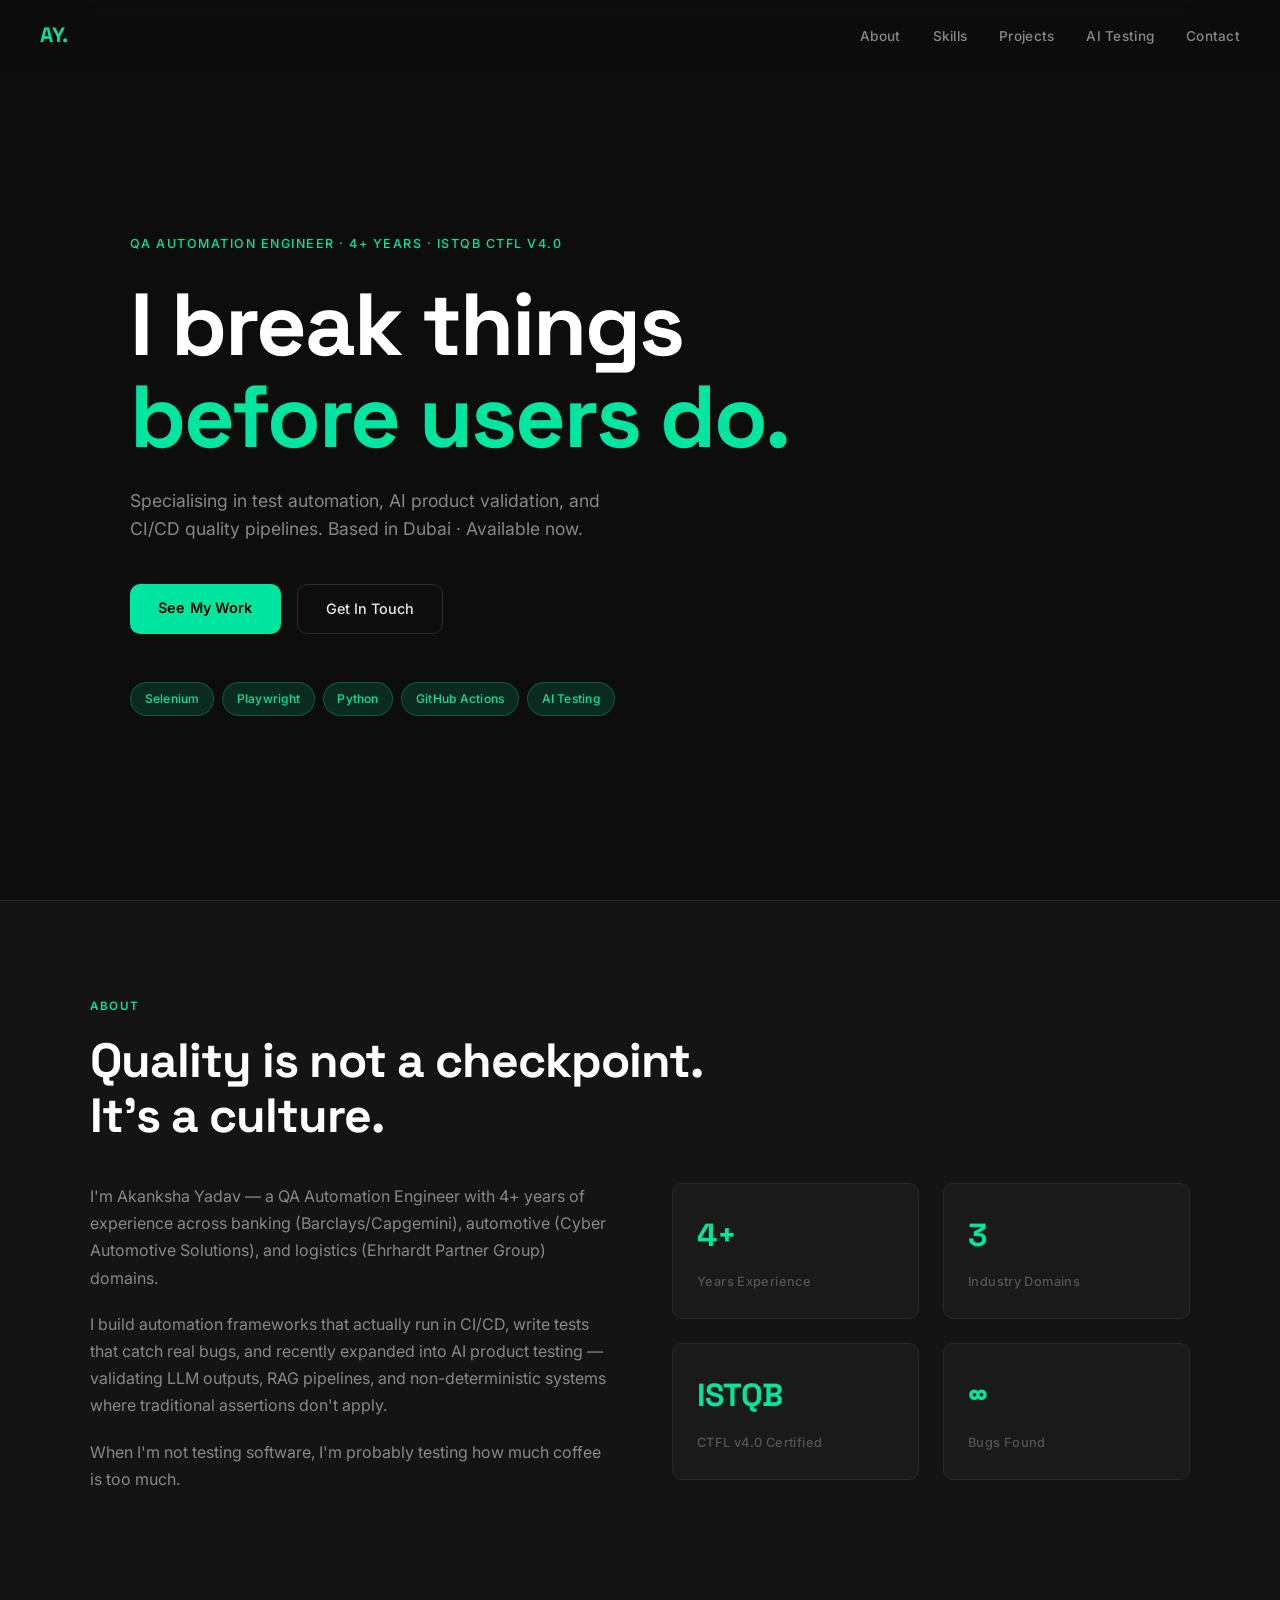
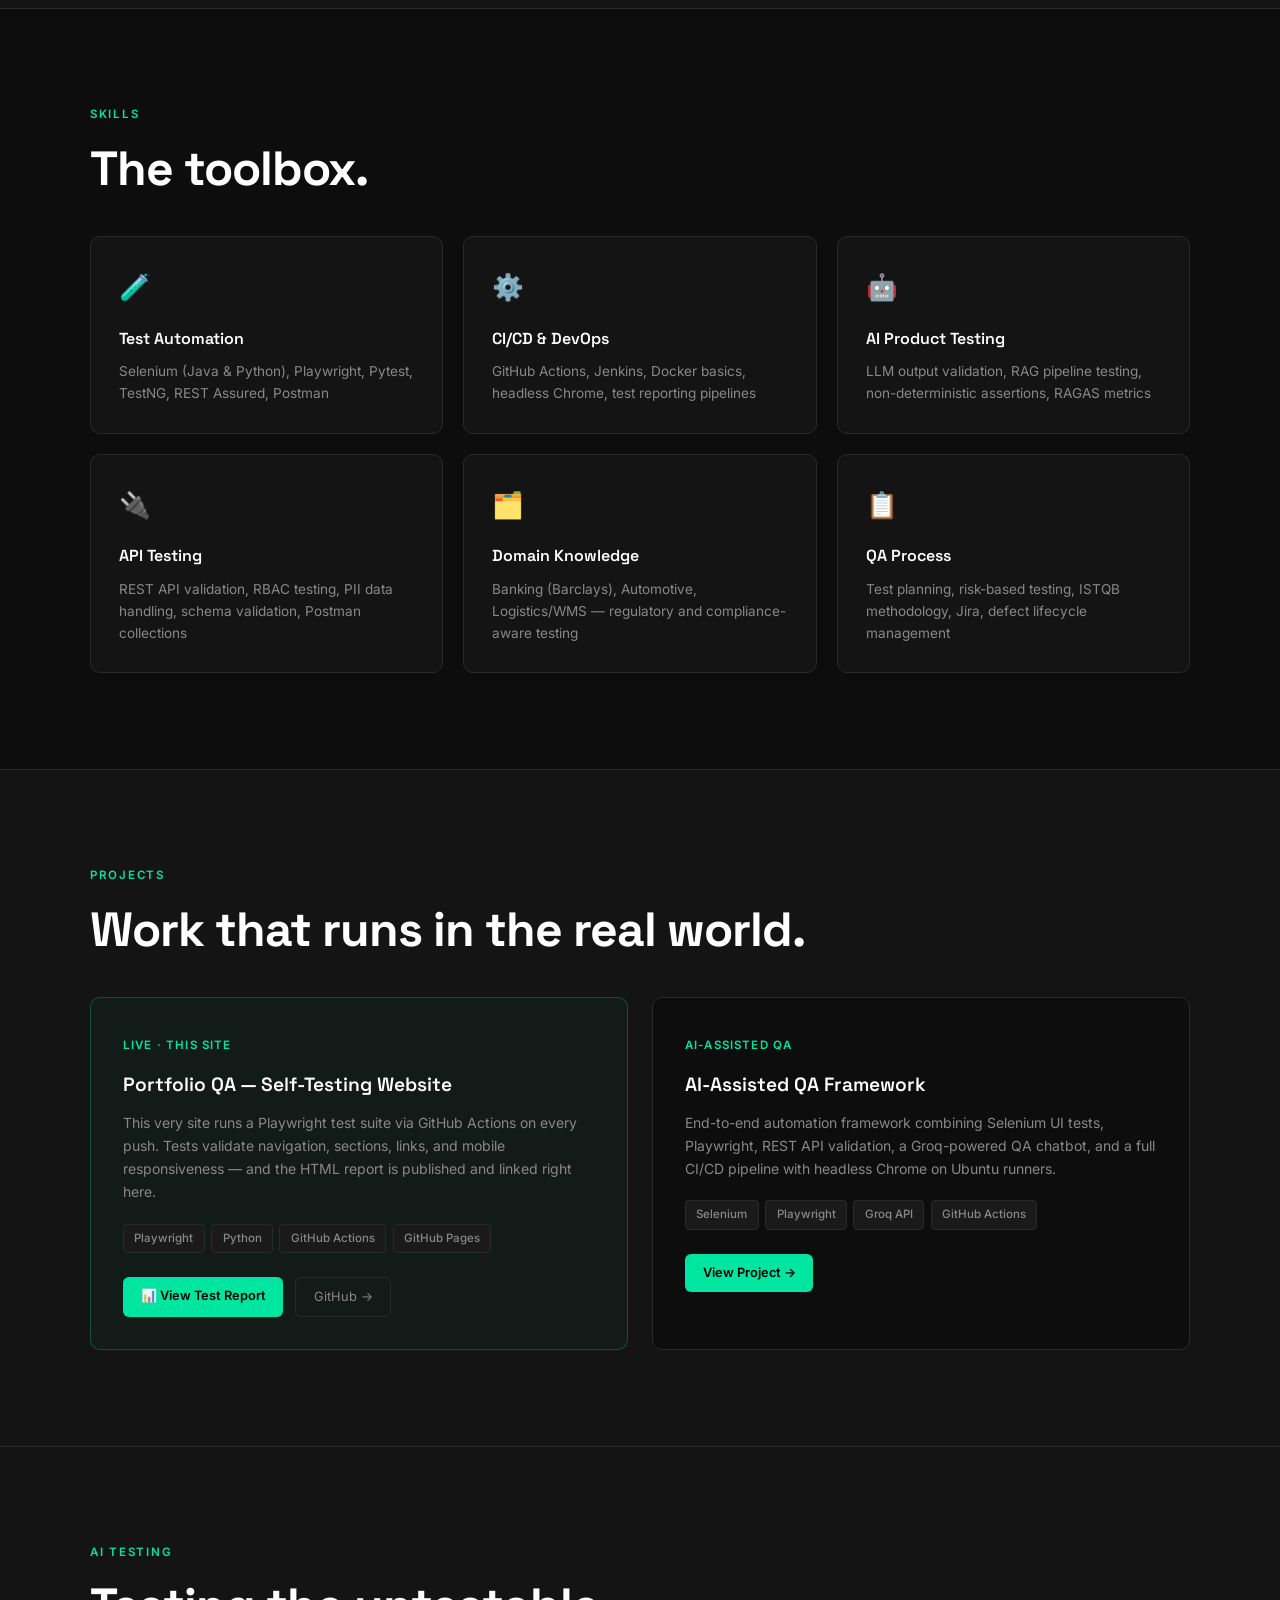
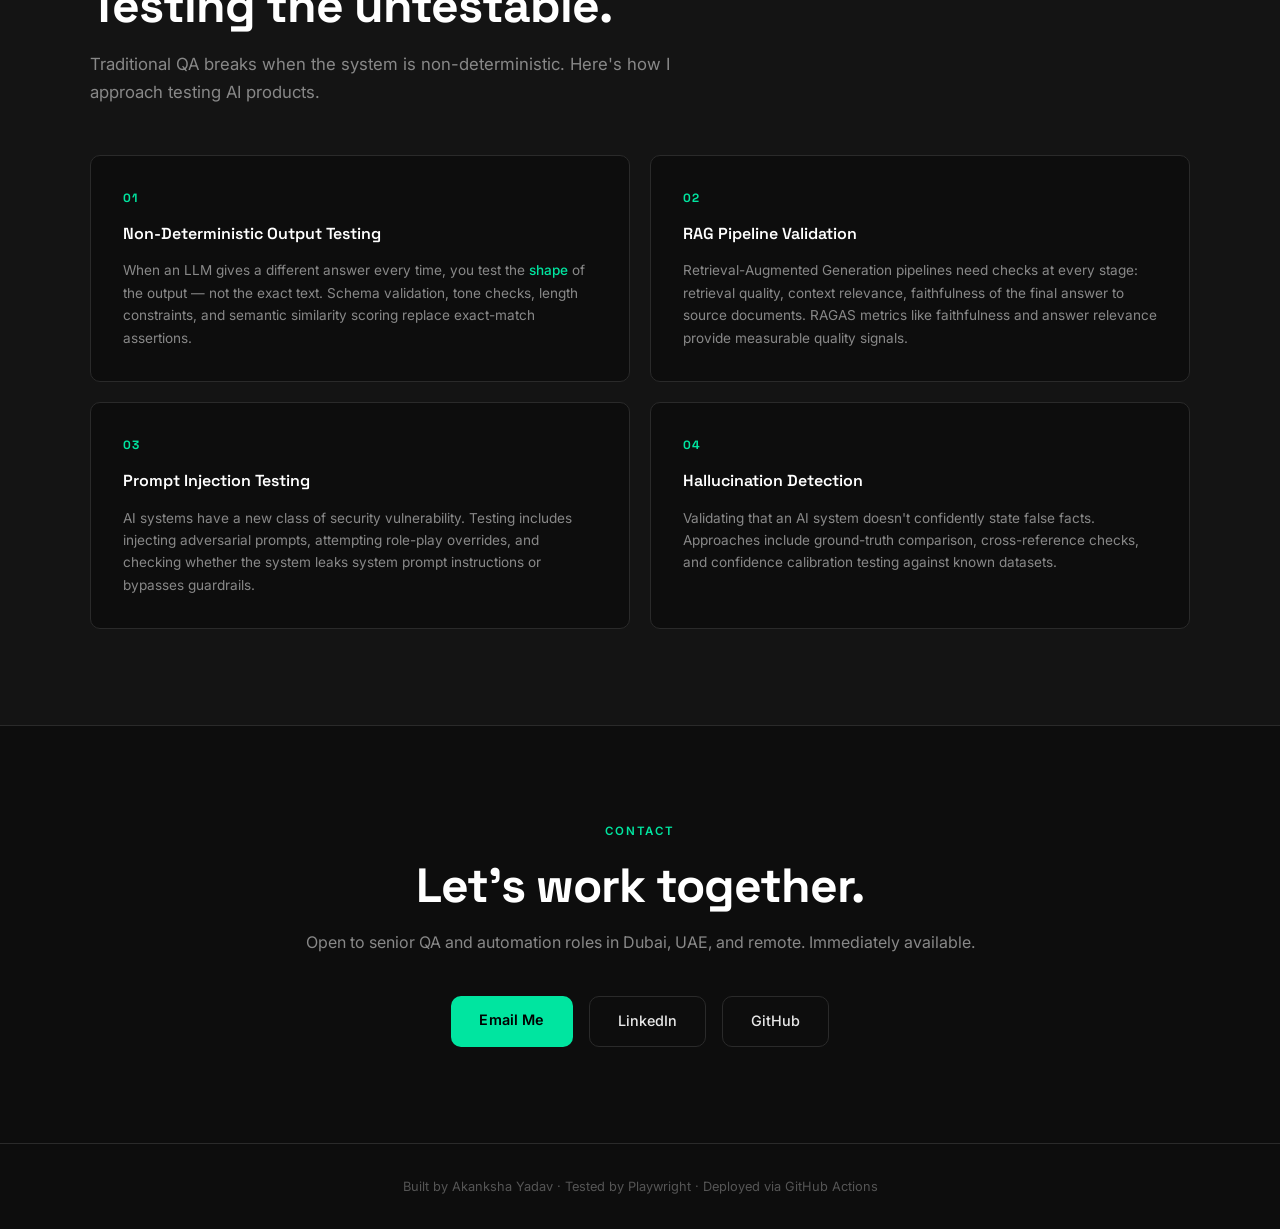
==== index.html @ 2359a86b "Day 1: initial portfolio site structure" ====
<!DOCTYPE html>
<html lang="en">
<head>
  <meta charset="UTF-8" />
  <meta name="viewport" content="width=device-width, initial-scale=1.0" />
  <title>Akanksha Yadav — QA Automation Engineer</title>
  <link rel="stylesheet" href="style.css" />
  <link href="https://fonts.googleapis.com/css2?family=Inter:wght@300;400;500;600&family=Space+Grotesk:wght@500;700&display=swap" rel="stylesheet" />
</head>
<body>

  <!-- NAV -->
  <nav id="navbar">
    <span class="nav-logo">AY.</span>
    <ul class="nav-links">
      <li><a href="#about">About</a></li>
      <li><a href="#skills">Skills</a></li>
      <li><a href="#projects">Projects</a></li>
      <li><a href="#ai-testing">AI Testing</a></li>
      <li><a href="#contact">Contact</a></li>
    </ul>
  </nav>

  <!-- HERO -->
  <section id="hero">
    <div class="hero-tag">QA Automation Engineer · 4+ Years · ISTQB CTFL v4.0</div>
    <h1>I break things<br /><span class="accent">before users do.</span></h1>
    <p class="hero-sub">
      Specialising in test automation, AI product validation, and CI/CD quality pipelines.
      Based in Dubai · Available now.
    </p>
    <div class="hero-actions">
      <a href="#projects" class="btn-primary">See My Work</a>
      <a href="#contact" class="btn-ghost">Get In Touch</a>
    </div>
    <div class="hero-badges">
      <span class="badge">Selenium</span>
      <span class="badge">Playwright</span>
      <span class="badge">Python</span>
      <span class="badge">GitHub Actions</span>
      <span class="badge">AI Testing</span>
    </div>
  </section>

  <!-- ABOUT -->
  <section id="about">
    <div class="section-inner">
      <span class="eyebrow">About</span>
      <h2>Quality is not a checkpoint.<br />It's a culture.</h2>
      <div class="about-grid">
        <div class="about-text">
          <p>
            I'm Akanksha Yadav — a QA Automation Engineer with 4+ years of experience across
            banking (Barclays/Capgemini), automotive (Cyber Automotive Solutions), and logistics
            (Ehrhardt Partner Group) domains.
          </p>
          <p>
            I build automation frameworks that actually run in CI/CD, write tests that catch real bugs,
            and recently expanded into AI product testing — validating LLM outputs, RAG pipelines,
            and non-deterministic systems where traditional assertions don't apply.
          </p>
          <p>
            When I'm not testing software, I'm probably testing how much coffee is too much.
          </p>
        </div>
        <div class="about-stats">
          <div class="stat">
            <span class="stat-num">4+</span>
            <span class="stat-label">Years Experience</span>
          </div>
          <div class="stat">
            <span class="stat-num">3</span>
            <span class="stat-label">Industry Domains</span>
          </div>
          <div class="stat">
            <span class="stat-num">ISTQB</span>
            <span class="stat-label">CTFL v4.0 Certified</span>
          </div>
          <div class="stat">
            <span class="stat-num">∞</span>
            <span class="stat-label">Bugs Found</span>
          </div>
        </div>
      </div>
    </div>
  </section>

  <!-- SKILLS -->
  <section id="skills">
    <div class="section-inner">
      <span class="eyebrow">Skills</span>
      <h2>The toolbox.</h2>
      <div class="skills-grid">
        <div class="skill-card">
          <div class="skill-icon">🧪</div>
          <h3>Test Automation</h3>
          <p>Selenium (Java & Python), Playwright, Pytest, TestNG, REST Assured, Postman</p>
        </div>
        <div class="skill-card">
          <div class="skill-icon">⚙️</div>
          <h3>CI/CD & DevOps</h3>
          <p>GitHub Actions, Jenkins, Docker basics, headless Chrome, test reporting pipelines</p>
        </div>
        <div class="skill-card">
          <div class="skill-icon">🤖</div>
          <h3>AI Product Testing</h3>
          <p>LLM output validation, RAG pipeline testing, non-deterministic assertions, RAGAS metrics</p>
        </div>
        <div class="skill-card">
          <div class="skill-icon">🔌</div>
          <h3>API Testing</h3>
          <p>REST API validation, RBAC testing, PII data handling, schema validation, Postman collections</p>
        </div>
        <div class="skill-card">
          <div class="skill-icon">🗂️</div>
          <h3>Domain Knowledge</h3>
          <p>Banking (Barclays), Automotive, Logistics/WMS — regulatory and compliance-aware testing</p>
        </div>
        <div class="skill-card">
          <div class="skill-icon">📋</div>
          <h3>QA Process</h3>
          <p>Test planning, risk-based testing, ISTQB methodology, Jira, defect lifecycle management</p>
        </div>
      </div>
    </div>
  </section>

  <!-- PROJECTS -->
  <section id="projects">
    <div class="section-inner">
      <span class="eyebrow">Projects</span>
      <h2>Work that runs in the real world.</h2>
      <div class="projects-grid">

        <div class="project-card featured">
          <div class="project-meta">
            <span class="project-tag">Live · This Site</span>
          </div>
          <h3>Portfolio QA — Self-Testing Website</h3>
          <p>
            This very site runs a Playwright test suite via GitHub Actions on every push.
            Tests validate navigation, sections, links, and mobile responsiveness — and
            the HTML report is published and linked right here.
          </p>
          <div class="project-tech">
            <span>Playwright</span><span>Python</span><span>GitHub Actions</span><span>GitHub Pages</span>
          </div>
          <div class="project-links">
            <a href="#" class="btn-small" id="test-report-link">📊 View Test Report</a>
            <a href="https://github.com/akanksha-yadav04" class="btn-small-ghost" target="_blank">GitHub →</a>
          </div>
        </div>

        <div class="project-card">
          <div class="project-meta">
            <span class="project-tag">AI-Assisted QA</span>
          </div>
          <h3>AI-Assisted QA Framework</h3>
          <p>
            End-to-end automation framework combining Selenium UI tests, Playwright,
            REST API validation, a Groq-powered QA chatbot, and a full CI/CD pipeline
            with headless Chrome on Ubuntu runners.
          </p>
          <div class="project-tech">
            <span>Selenium</span><span>Playwright</span><span>Groq API</span><span>GitHub Actions</span>
          </div>
          <div class="project-links">
            <a href="https://github.com/Akanksha-AVY/qa-ai-practice" class="btn-small" target="_blank">View Project →</a>
          </div>
        </div>

      </div>
    </div>
  </section>

  <!-- AI TESTING -->
  <section id="ai-testing">
    <div class="section-inner">
      <span class="eyebrow">AI Testing</span>
      <h2>Testing the untestable.</h2>
      <p class="section-intro">
        Traditional QA breaks when the system is non-deterministic. Here's how I approach testing AI products.
      </p>
      <div class="ai-grid">
        <div class="ai-card">
          <span class="ai-num">01</span>
          <h3>Non-Deterministic Output Testing</h3>
          <p>When an LLM gives a different answer every time, you test the <em>shape</em> of the output — not the exact text. Schema validation, tone checks, length constraints, and semantic similarity scoring replace exact-match assertions.</p>
        </div>
        <div class="ai-card">
          <span class="ai-num">02</span>
          <h3>RAG Pipeline Validation</h3>
          <p>Retrieval-Augmented Generation pipelines need checks at every stage: retrieval quality, context relevance, faithfulness of the final answer to source documents. RAGAS metrics like faithfulness and answer relevance provide measurable quality signals.</p>
        </div>
        <div class="ai-card">
          <span class="ai-num">03</span>
          <h3>Prompt Injection Testing</h3>
          <p>AI systems have a new class of security vulnerability. Testing includes injecting adversarial prompts, attempting role-play overrides, and checking whether the system leaks system prompt instructions or bypasses guardrails.</p>
        </div>
        <div class="ai-card">
          <span class="ai-num">04</span>
          <h3>Hallucination Detection</h3>
          <p>Validating that an AI system doesn't confidently state false facts. Approaches include ground-truth comparison, cross-reference checks, and confidence calibration testing against known datasets.</p>
        </div>
      </div>
    </div>
  </section>

  <!-- CONTACT -->
  <section id="contact">
    <div class="section-inner contact-inner">
      <span class="eyebrow">Contact</span>
      <h2>Let's work together.</h2>
      <p>Open to senior QA and automation roles in Dubai, UAE, and remote. Immediately available.</p>
      <div class="contact-links">
        <a href="mailto:akanksha.yadav04@gmail.com" class="btn-primary">Email Me</a>
        <a href="https://linkedin.com/in/akanksha-yadav04" class="btn-ghost" target="_blank">LinkedIn</a>
        <a href="https://github.com/Akanksha-AVY" class="btn-ghost" target="_blank">GitHub</a>
      </div>
    </div>
  </section>

  <!-- FOOTER -->
  <footer>
    <p>Built by Akanksha Yadav · Tested by Playwright · Deployed via GitHub Actions</p>
  </footer>

  <script src="script.js"></script>
</body>
</html>
---- style.css ----
/* ============================================================
   TOKENS
   ============================================================ */
:root {
  --bg:        #0d0d0d;
  --surface:   #141414;
  --surface2:  #1a1a1a;
  --border:    #2a2a2a;
  --accent:    #00e5a0;       /* electric teal — the signature */
  --accent-dim:#00e5a022;
  --text:      #e8e8e8;
  --text-muted:#888;
  --text-dim:  #555;
  --font-disp: 'Space Grotesk', sans-serif;
  --font-body: 'Inter', sans-serif;
  --radius:    10px;
  --max-w:     1100px;
}

/* ============================================================
   RESET & BASE
   ============================================================ */
*, *::before, *::after { box-sizing: border-box; margin: 0; padding: 0; }

html { scroll-behavior: smooth; }

body {
  background: var(--bg);
  color: var(--text);
  font-family: var(--font-body);
  font-size: 16px;
  line-height: 1.7;
  -webkit-font-smoothing: antialiased;
}

a { color: inherit; text-decoration: none; }
img { display: block; max-width: 100%; }

/* ============================================================
   NAV
   ============================================================ */
#navbar {
  position: fixed;
  top: 0; left: 0; right: 0;
  z-index: 100;
  display: flex;
  align-items: center;
  justify-content: space-between;
  padding: 1.1rem 2.5rem;
  background: rgba(13,13,13,0.85);
  backdrop-filter: blur(12px);
  border-bottom: 1px solid var(--border);
}

.nav-logo {
  font-family: var(--font-disp);
  font-weight: 700;
  font-size: 1.3rem;
  color: var(--accent);
  letter-spacing: -0.5px;
}

.nav-links {
  display: flex;
  gap: 2rem;
  list-style: none;
}

.nav-links a {
  font-size: 0.85rem;
  font-weight: 500;
  color: var(--text-muted);
  letter-spacing: 0.02em;
  transition: color 0.2s;
}

.nav-links a:hover { color: var(--accent); }

/* ============================================================
   HERO
   ============================================================ */
#hero {
  min-height: 100vh;
  display: flex;
  flex-direction: column;
  justify-content: center;
  padding: 8rem 2.5rem 5rem;
  max-width: var(--max-w);
  margin: 0 auto;
}

.hero-tag {
  font-size: 0.78rem;
  font-weight: 500;
  letter-spacing: 0.12em;
  text-transform: uppercase;
  color: var(--accent);
  margin-bottom: 1.5rem;
}

#hero h1 {
  font-family: var(--font-disp);
  font-size: clamp(3rem, 7vw, 5.5rem);
  font-weight: 700;
  line-height: 1.05;
  letter-spacing: -2px;
  color: #fff;
  margin-bottom: 1.5rem;
}

#hero h1 .accent { color: var(--accent); }

.hero-sub {
  font-size: 1.1rem;
  color: var(--text-muted);
  max-width: 520px;
  margin-bottom: 2.5rem;
  line-height: 1.6;
}

.hero-actions {
  display: flex;
  gap: 1rem;
  margin-bottom: 3rem;
  flex-wrap: wrap;
}

.hero-badges {
  display: flex;
  flex-wrap: wrap;
  gap: 0.5rem;
}

.badge {
  font-size: 0.75rem;
  font-weight: 500;
  padding: 0.35rem 0.85rem;
  border-radius: 999px;
  background: var(--accent-dim);
  border: 1px solid #00e5a044;
  color: var(--accent);
  letter-spacing: 0.02em;
}

/* ============================================================
   BUTTONS
   ============================================================ */
.btn-primary {
  display: inline-block;
  padding: 0.75rem 1.75rem;
  background: var(--accent);
  color: #000;
  font-weight: 600;
  font-size: 0.9rem;
  border-radius: var(--radius);
  transition: opacity 0.2s, transform 0.15s;
  letter-spacing: 0.01em;
}
.btn-primary:hover { opacity: 0.88; transform: translateY(-1px); }

.btn-ghost {
  display: inline-block;
  padding: 0.75rem 1.75rem;
  border: 1px solid var(--border);
  color: var(--text);
  font-weight: 500;
  font-size: 0.9rem;
  border-radius: var(--radius);
  transition: border-color 0.2s, color 0.2s;
}
.btn-ghost:hover { border-color: var(--accent); color: var(--accent); }

.btn-small {
  display: inline-block;
  padding: 0.5rem 1.1rem;
  background: var(--accent);
  color: #000;
  font-weight: 600;
  font-size: 0.8rem;
  border-radius: 6px;
  transition: opacity 0.2s;
}
.btn-small:hover { opacity: 0.85; }

.btn-small-ghost {
  display: inline-block;
  padding: 0.5rem 1.1rem;
  border: 1px solid var(--border);
  color: var(--text-muted);
  font-size: 0.8rem;
  border-radius: 6px;
  transition: color 0.2s, border-color 0.2s;
}
.btn-small-ghost:hover { color: var(--accent); border-color: var(--accent); }

/* ============================================================
   SECTIONS — shared
   ============================================================ */
section {
  padding: 6rem 2.5rem;
  border-top: 1px solid var(--border);
}

.section-inner {
  max-width: var(--max-w);
  margin: 0 auto;
}

.eyebrow {
  display: block;
  font-size: 0.72rem;
  font-weight: 600;
  letter-spacing: 0.15em;
  text-transform: uppercase;
  color: var(--accent);
  margin-bottom: 1rem;
}

section h2 {
  font-family: var(--font-disp);
  font-size: clamp(2rem, 4vw, 3rem);
  font-weight: 700;
  letter-spacing: -1px;
  color: #fff;
  margin-bottom: 2.5rem;
  line-height: 1.15;
}

.section-intro {
  color: var(--text-muted);
  font-size: 1.05rem;
  max-width: 580px;
  margin-bottom: 3rem;
  margin-top: -1.5rem;
}

/* ============================================================
   ABOUT
   ============================================================ */
#about { background: var(--surface); }

.about-grid {
  display: grid;
  grid-template-columns: 1fr 1fr;
  gap: 4rem;
  align-items: start;
}

.about-text p {
  color: var(--text-muted);
  margin-bottom: 1.2rem;
  font-size: 1rem;
}

.about-stats {
  display: grid;
  grid-template-columns: 1fr 1fr;
  gap: 1.5rem;
}

.stat {
  background: var(--surface2);
  border: 1px solid var(--border);
  border-radius: var(--radius);
  padding: 1.5rem;
}

.stat-num {
  display: block;
  font-family: var(--font-disp);
  font-size: 2rem;
  font-weight: 700;
  color: var(--accent);
  margin-bottom: 0.3rem;
}

.stat-label {
  font-size: 0.8rem;
  color: var(--text-dim);
  font-weight: 500;
  letter-spacing: 0.03em;
}

/* ============================================================
   SKILLS
   ============================================================ */
.skills-grid {
  display: grid;
  grid-template-columns: repeat(3, 1fr);
  gap: 1.25rem;
}

.skill-card {
  background: var(--surface);
  border: 1px solid var(--border);
  border-radius: var(--radius);
  padding: 1.75rem;
  transition: border-color 0.2s, transform 0.2s;
}

.skill-card:hover {
  border-color: var(--accent);
  transform: translateY(-3px);
}

.skill-icon {
  font-size: 1.6rem;
  margin-bottom: 1rem;
}

.skill-card h3 {
  font-family: var(--font-disp);
  font-size: 1rem;
  font-weight: 600;
  color: #fff;
  margin-bottom: 0.6rem;
}

.skill-card p {
  font-size: 0.85rem;
  color: var(--text-muted);
  line-height: 1.6;
}

/* ============================================================
   PROJECTS
   ============================================================ */
#projects { background: var(--surface); }

.projects-grid {
  display: grid;
  grid-template-columns: 1fr 1fr;
  gap: 1.5rem;
}

.project-card {
  background: var(--bg);
  border: 1px solid var(--border);
  border-radius: var(--radius);
  padding: 2rem;
  transition: border-color 0.2s;
}

.project-card:hover { border-color: #444; }

.project-card.featured {
  border-color: #00e5a044;
  background: #00e5a008;
}

.project-meta {
  margin-bottom: 1rem;
}

.project-tag {
  font-size: 0.72rem;
  font-weight: 600;
  letter-spacing: 0.1em;
  text-transform: uppercase;
  color: var(--accent);
}

.project-card h3 {
  font-family: var(--font-disp);
  font-size: 1.2rem;
  font-weight: 600;
  color: #fff;
  margin-bottom: 0.8rem;
  line-height: 1.3;
}

.project-card p {
  font-size: 0.875rem;
  color: var(--text-muted);
  line-height: 1.65;
  margin-bottom: 1.25rem;
}

.project-tech {
  display: flex;
  flex-wrap: wrap;
  gap: 0.4rem;
  margin-bottom: 1.5rem;
}

.project-tech span {
  font-size: 0.72rem;
  font-weight: 500;
  padding: 0.25rem 0.65rem;
  background: var(--surface2);
  border: 1px solid var(--border);
  border-radius: 4px;
  color: var(--text-muted);
}

.project-links {
  display: flex;
  gap: 0.75rem;
  flex-wrap: wrap;
}

/* ============================================================
   AI TESTING
   ============================================================ */
#ai-testing { background: var(--surface); }

.ai-grid {
  display: grid;
  grid-template-columns: 1fr 1fr;
  gap: 1.25rem;
}

.ai-card {
  background: var(--bg);
  border: 1px solid var(--border);
  border-radius: var(--radius);
  padding: 2rem;
  transition: border-color 0.2s;
}

.ai-card:hover { border-color: var(--accent); }

.ai-num {
  display: block;
  font-family: var(--font-disp);
  font-size: 0.75rem;
  font-weight: 700;
  letter-spacing: 0.1em;
  color: var(--accent);
  margin-bottom: 0.75rem;
}

.ai-card h3 {
  font-family: var(--font-disp);
  font-size: 1rem;
  font-weight: 600;
  color: #fff;
  margin-bottom: 0.75rem;
}

.ai-card p {
  font-size: 0.85rem;
  color: var(--text-muted);
  line-height: 1.65;
}

.ai-card p em {
  color: var(--accent);
  font-style: normal;
  font-weight: 500;
}

/* ============================================================
   CONTACT
   ============================================================ */
.contact-inner {
  text-align: center;
}

.contact-inner h2 { margin-bottom: 1rem; }

.contact-inner p {
  color: var(--text-muted);
  margin-bottom: 2.5rem;
  font-size: 1rem;
}

.contact-links {
  display: flex;
  gap: 1rem;
  justify-content: center;
  flex-wrap: wrap;
}

/* ============================================================
   FOOTER
   ============================================================ */
footer {
  padding: 2rem 2.5rem;
  text-align: center;
  border-top: 1px solid var(--border);
  font-size: 0.8rem;
  color: var(--text-dim);
}

/* ============================================================
   RESPONSIVE
   ============================================================ */
@media (max-width: 768px) {
  #navbar { padding: 1rem 1.25rem; }
  .nav-links { gap: 1rem; }
  .nav-links a { font-size: 0.78rem; }

  section { padding: 4rem 1.25rem; }

  #hero { padding: 7rem 1.25rem 4rem; }
  #hero h1 { letter-spacing: -1px; }

  .about-grid { grid-template-columns: 1fr; gap: 2.5rem; }
  .skills-grid { grid-template-columns: 1fr 1fr; }
  .projects-grid { grid-template-columns: 1fr; }
  .ai-grid { grid-template-columns: 1fr; }
  .about-stats { grid-template-columns: 1fr 1fr; }
}

@media (max-width: 480px) {
  .nav-links { display: none; }
  .skills-grid { grid-template-columns: 1fr; }
  .about-stats { grid-template-columns: 1fr; }
}

/* ============================================================
   REDUCED MOTION
   ============================================================ */
@media (prefers-reduced-motion: reduce) {
  * { transition: none !important; }
  html { scroll-behavior: auto; }
}
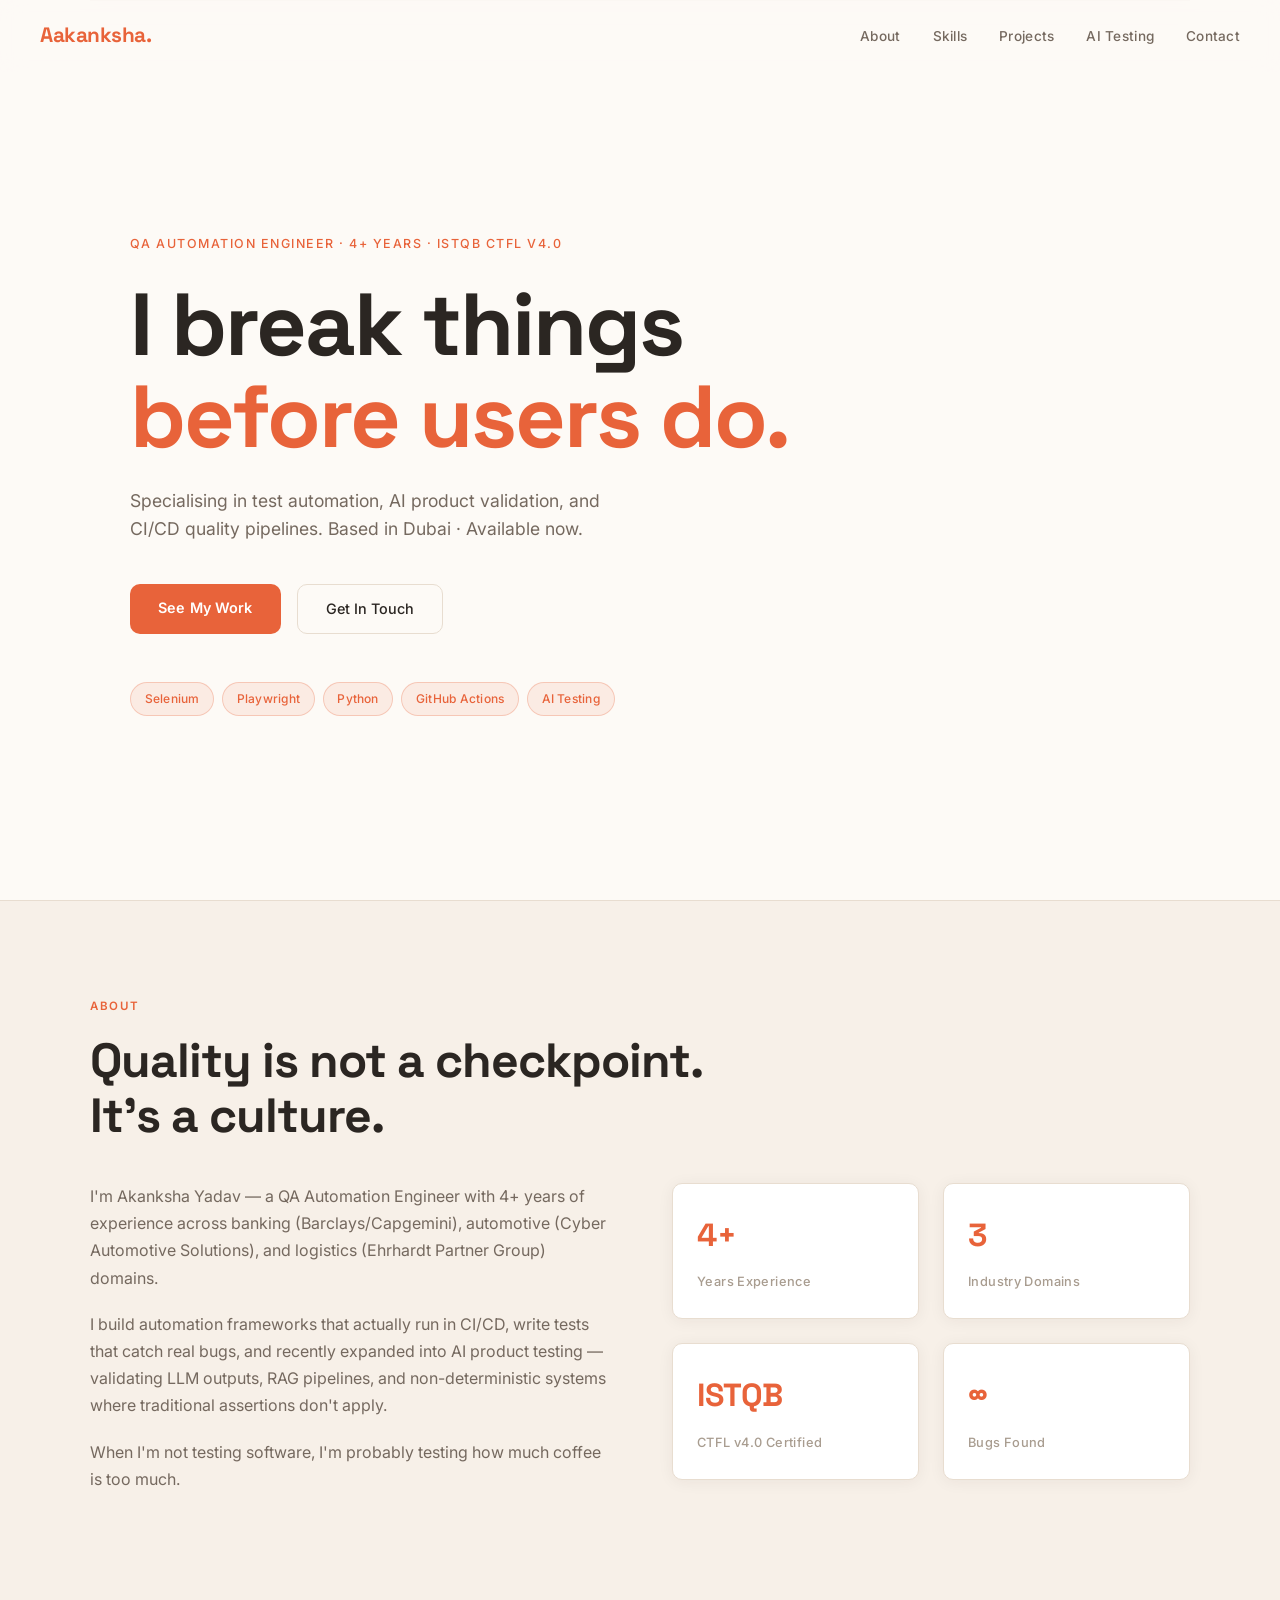
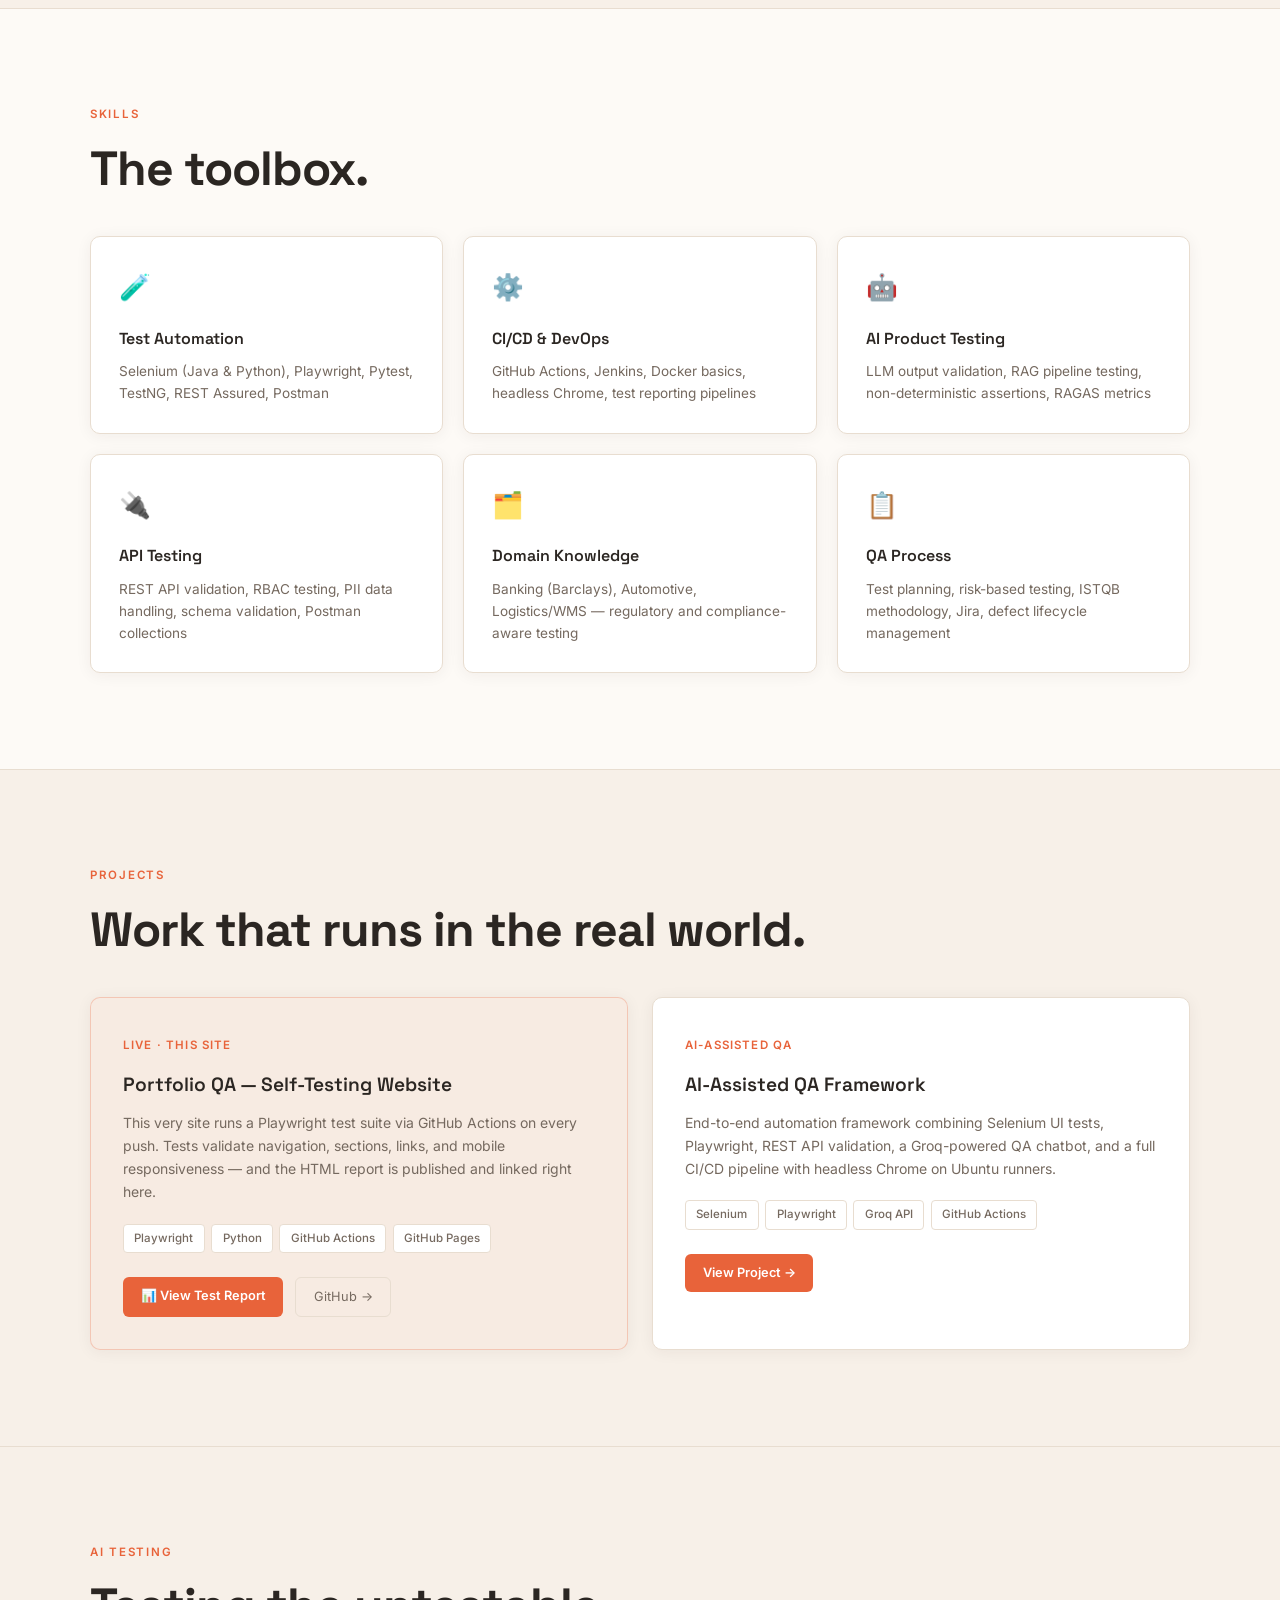
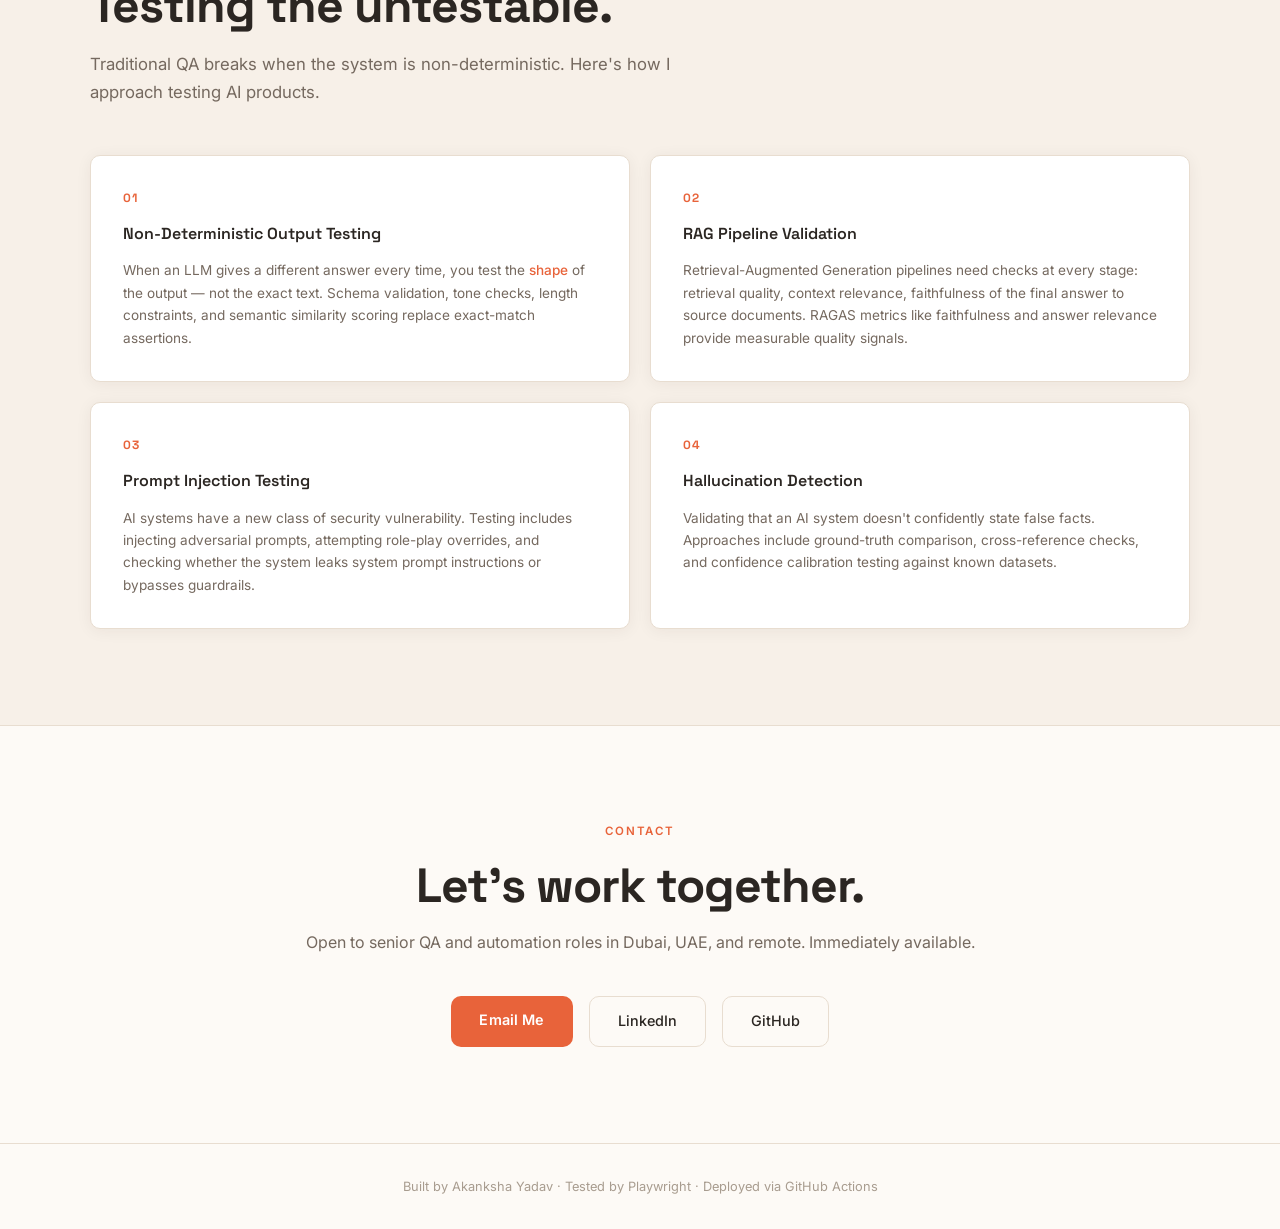
==== commit 159a98d8: "Day 2: update navbar logo to Aakanksha" ====
--- a/index.html
+++ b/index.html
@@ -11,7 +11,7 @@
 
   <!-- NAV -->
   <nav id="navbar">
-    <span class="nav-logo">AY.</span>
+    <span class="nav-logo">Aakanksha.</span>
     <ul class="nav-links">
       <li><a href="#about">About</a></li>
       <li><a href="#skills">Skills</a></li>
--- a/style.css
+++ b/style.css
@@ -2,19 +2,21 @@
    TOKENS
    ============================================================ */
 :root {
-  --bg:        #0d0d0d;
-  --surface:   #141414;
-  --surface2:  #1a1a1a;
-  --border:    #2a2a2a;
-  --accent:    #00e5a0;       /* electric teal — the signature */
-  --accent-dim:#00e5a022;
-  --text:      #e8e8e8;
-  --text-muted:#888;
-  --text-dim:  #555;
+  --bg:        #fdfaf6;       /* warm cream */
+  --surface:   #f7f0e8;       /* slightly deeper cream for alternating sections */
+  --surface2:  #ffffff;       /* card backgrounds */
+  --border:    #e8ddd0;       /* soft warm border */
+  --accent:    #e8633a;       /* coral — the signature */
+  --accent-dim:#e8633a18;
+  --accent-text:#ffffff;      /* text on top of accent buttons */
+  --text:      #2b2622;       /* warm near-black */
+  --text-muted:#75695f;
+  --text-dim:  #a89c8f;
   --font-disp: 'Space Grotesk', sans-serif;
   --font-body: 'Inter', sans-serif;
   --radius:    10px;
   --max-w:     1100px;
+  --shadow:    0 2px 16px rgba(43, 38, 34, 0.06);
 }
 
 /* ============================================================
@@ -47,7 +49,7 @@
   align-items: center;
   justify-content: space-between;
   padding: 1.1rem 2.5rem;
-  background: rgba(13,13,13,0.85);
+  background: rgba(253,250,246,0.85);
   backdrop-filter: blur(12px);
   border-bottom: 1px solid var(--border);
 }
@@ -104,7 +106,7 @@
   font-weight: 700;
   line-height: 1.05;
   letter-spacing: -2px;
-  color: #fff;
+  color: var(--text);
   margin-bottom: 1.5rem;
 }
 
@@ -137,7 +139,7 @@
   padding: 0.35rem 0.85rem;
   border-radius: 999px;
   background: var(--accent-dim);
-  border: 1px solid #00e5a044;
+  border: 1px solid #e8633a44;
   color: var(--accent);
   letter-spacing: 0.02em;
 }
@@ -149,7 +151,7 @@
   display: inline-block;
   padding: 0.75rem 1.75rem;
   background: var(--accent);
-  color: #000;
+  color: var(--accent-text);
   font-weight: 600;
   font-size: 0.9rem;
   border-radius: var(--radius);
@@ -174,7 +176,7 @@
   display: inline-block;
   padding: 0.5rem 1.1rem;
   background: var(--accent);
-  color: #000;
+  color: var(--accent-text);
   font-weight: 600;
   font-size: 0.8rem;
   border-radius: 6px;
@@ -221,7 +223,7 @@
   font-size: clamp(2rem, 4vw, 3rem);
   font-weight: 700;
   letter-spacing: -1px;
-  color: #fff;
+  color: var(--text);
   margin-bottom: 2.5rem;
   line-height: 1.15;
 }
@@ -263,6 +265,7 @@
   border: 1px solid var(--border);
   border-radius: var(--radius);
   padding: 1.5rem;
+  box-shadow: var(--shadow);
 }
 
 .stat-num {
@@ -291,16 +294,18 @@
 }
 
 .skill-card {
-  background: var(--surface);
+  background: var(--surface2);
   border: 1px solid var(--border);
   border-radius: var(--radius);
   padding: 1.75rem;
-  transition: border-color 0.2s, transform 0.2s;
+  box-shadow: var(--shadow);
+  transition: border-color 0.2s, transform 0.2s, box-shadow 0.2s;
 }
 
 .skill-card:hover {
   border-color: var(--accent);
   transform: translateY(-3px);
+  box-shadow: 0 8px 24px rgba(43, 38, 34, 0.1);
 }
 
 .skill-icon {
@@ -312,7 +317,7 @@
   font-family: var(--font-disp);
   font-size: 1rem;
   font-weight: 600;
-  color: #fff;
+  color: var(--text);
   margin-bottom: 0.6rem;
 }
 
@@ -334,18 +339,22 @@
 }
 
 .project-card {
-  background: var(--bg);
+  background: var(--surface2);
   border: 1px solid var(--border);
   border-radius: var(--radius);
   padding: 2rem;
-  transition: border-color 0.2s;
-}
-
-.project-card:hover { border-color: #444; }
+  box-shadow: var(--shadow);
+  transition: border-color 0.2s, box-shadow 0.2s;
+}
+
+.project-card:hover {
+  border-color: var(--accent);
+  box-shadow: 0 8px 24px rgba(43, 38, 34, 0.1);
+}
 
 .project-card.featured {
-  border-color: #00e5a044;
-  background: #00e5a008;
+  border-color: #e8633a44;
+  background: #e8633a08;
 }
 
 .project-meta {
@@ -364,7 +373,7 @@
   font-family: var(--font-disp);
   font-size: 1.2rem;
   font-weight: 600;
-  color: #fff;
+  color: var(--text);
   margin-bottom: 0.8rem;
   line-height: 1.3;
 }
@@ -411,14 +420,18 @@
 }
 
 .ai-card {
-  background: var(--bg);
+  background: var(--surface2);
   border: 1px solid var(--border);
   border-radius: var(--radius);
   padding: 2rem;
-  transition: border-color 0.2s;
-}
-
-.ai-card:hover { border-color: var(--accent); }
+  box-shadow: var(--shadow);
+  transition: border-color 0.2s, box-shadow 0.2s;
+}
+
+.ai-card:hover {
+  border-color: var(--accent);
+  box-shadow: 0 8px 24px rgba(43, 38, 34, 0.1);
+}
 
 .ai-num {
   display: block;
@@ -434,7 +447,7 @@
   font-family: var(--font-disp);
   font-size: 1rem;
   font-weight: 600;
-  color: #fff;
+  color: var(--text);
   margin-bottom: 0.75rem;
 }
 
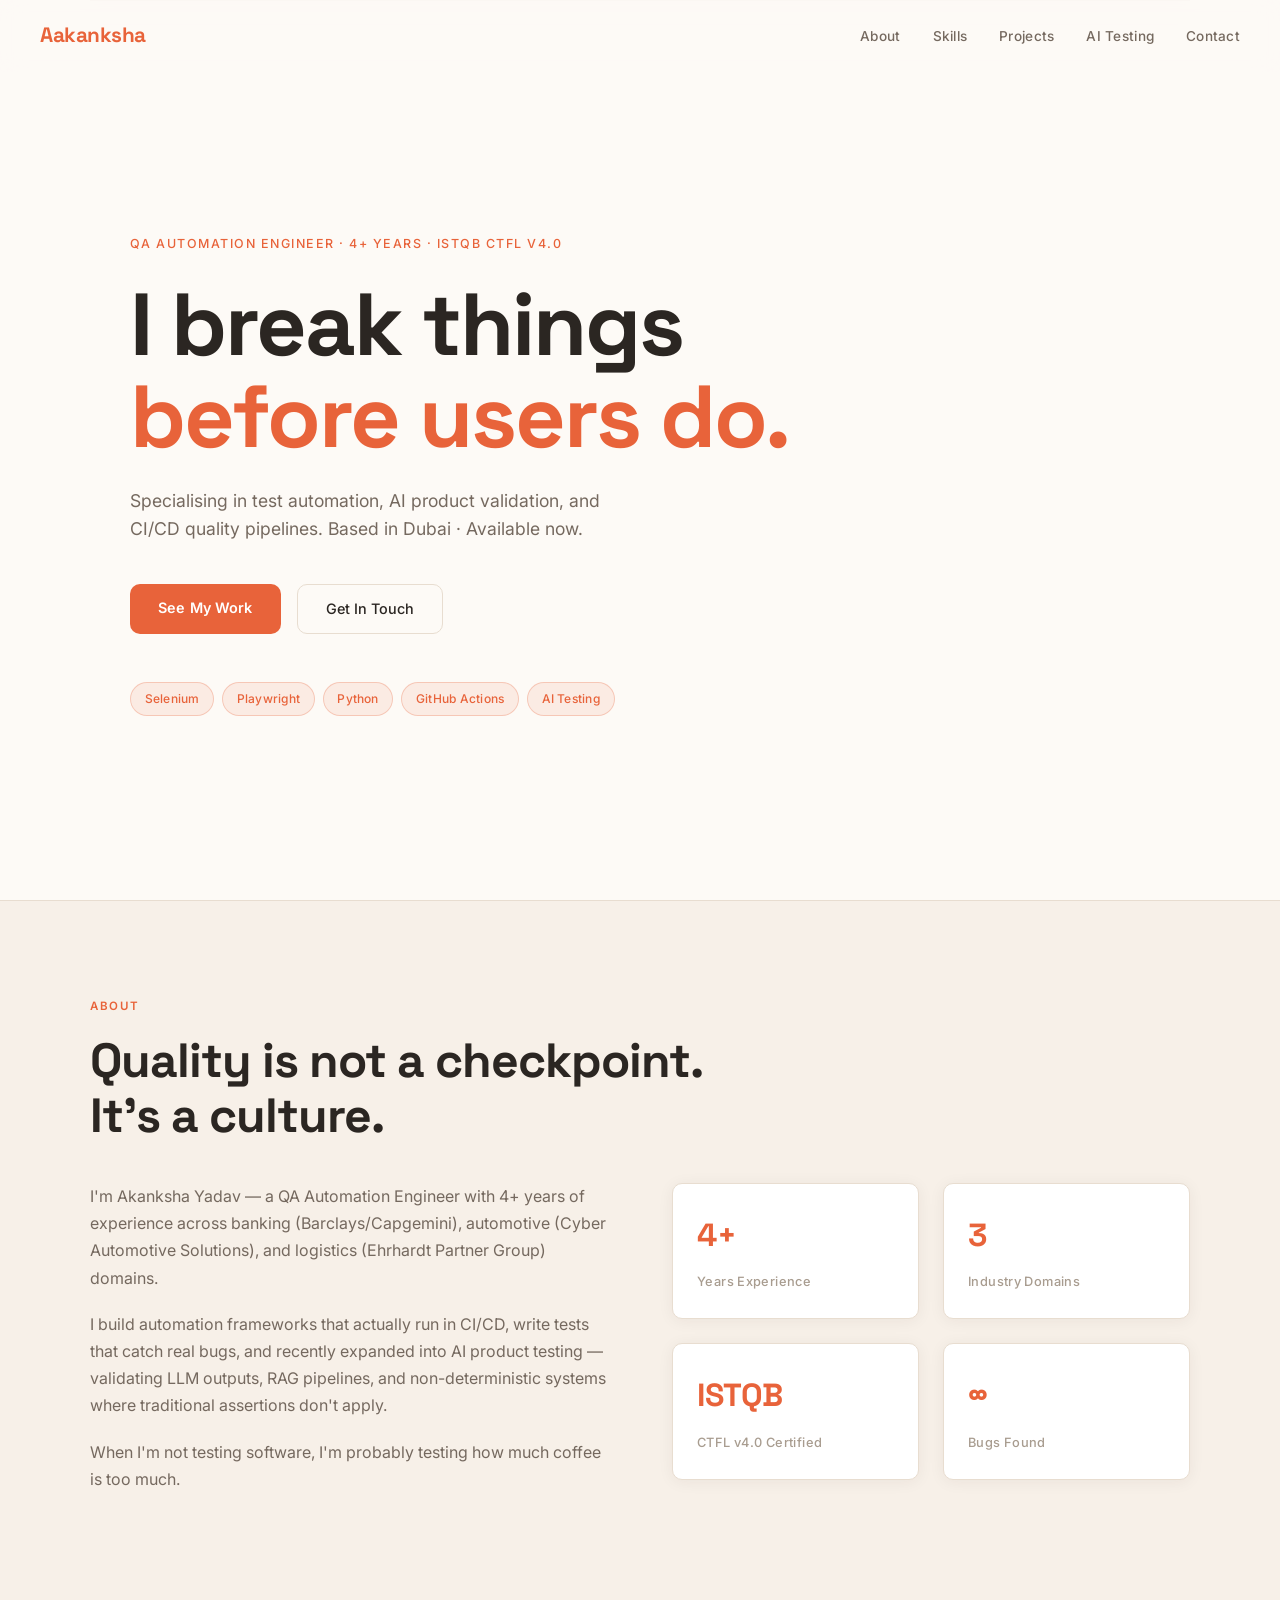
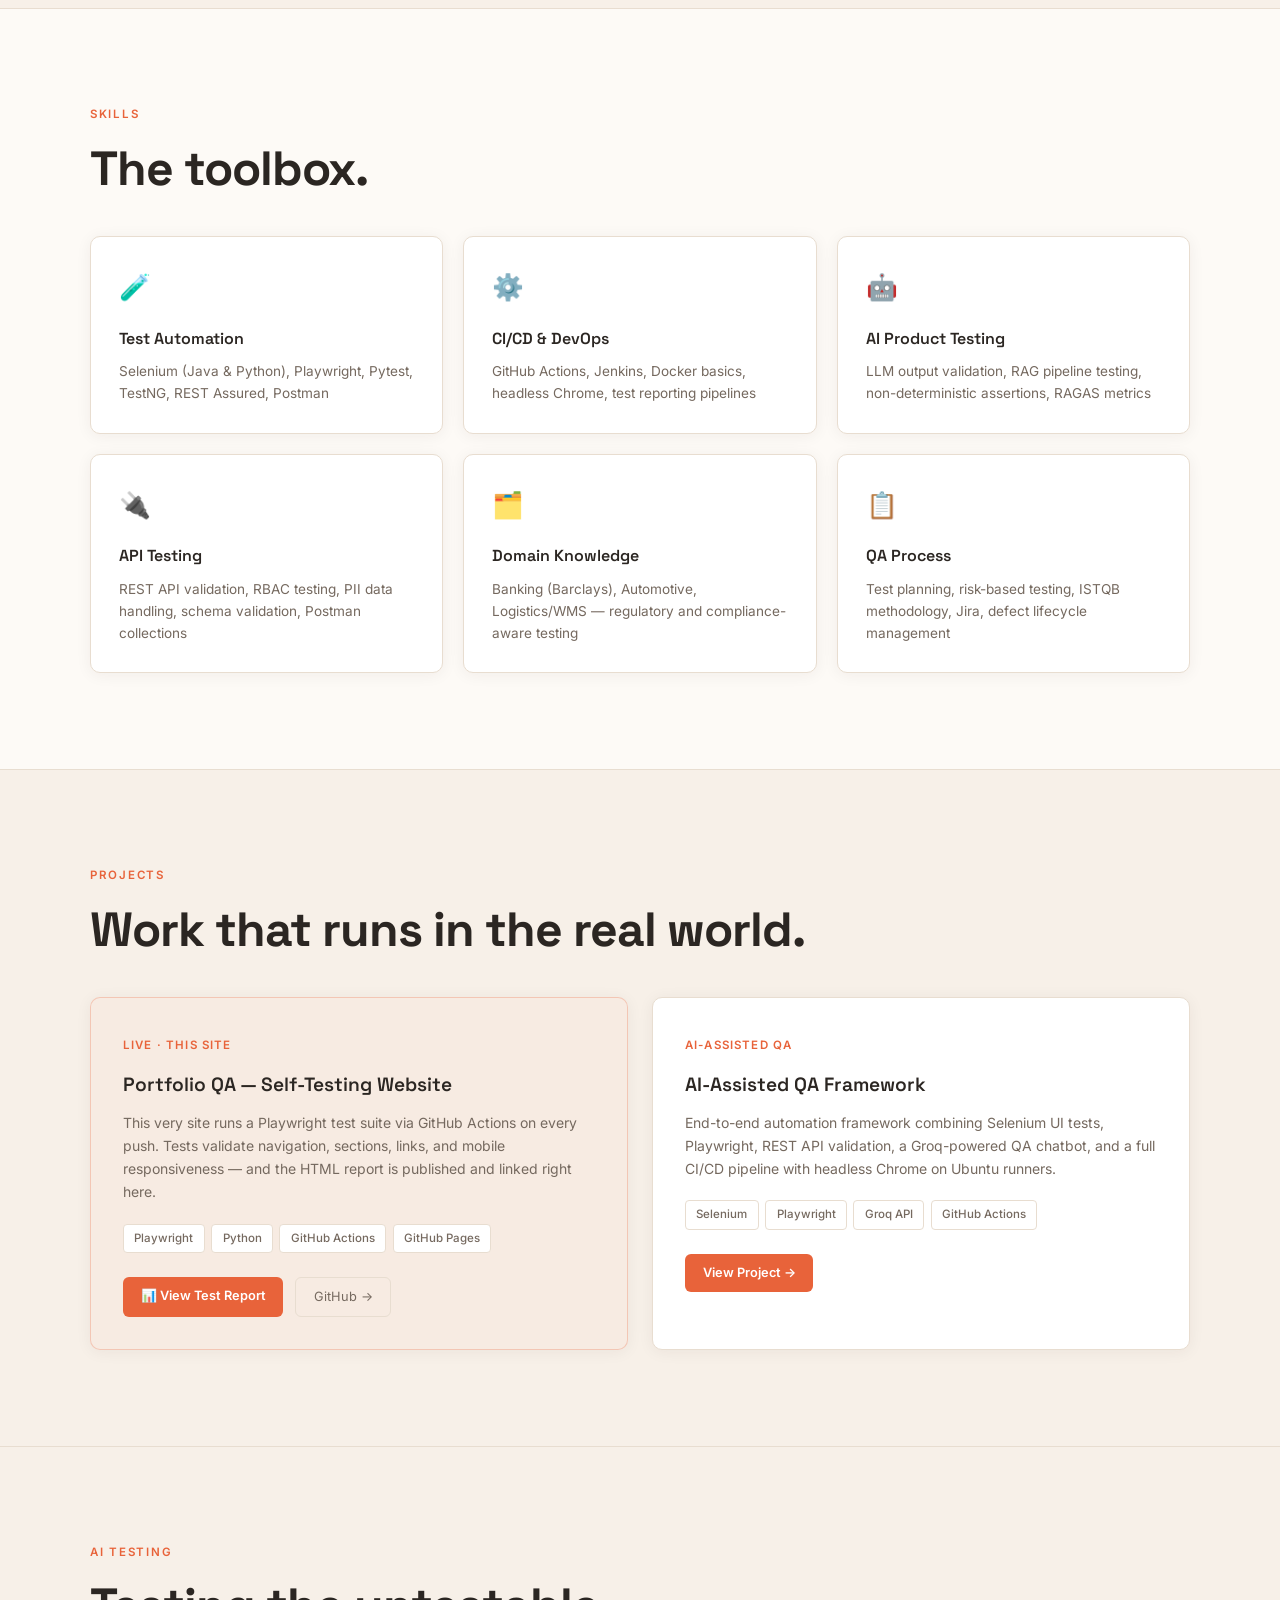
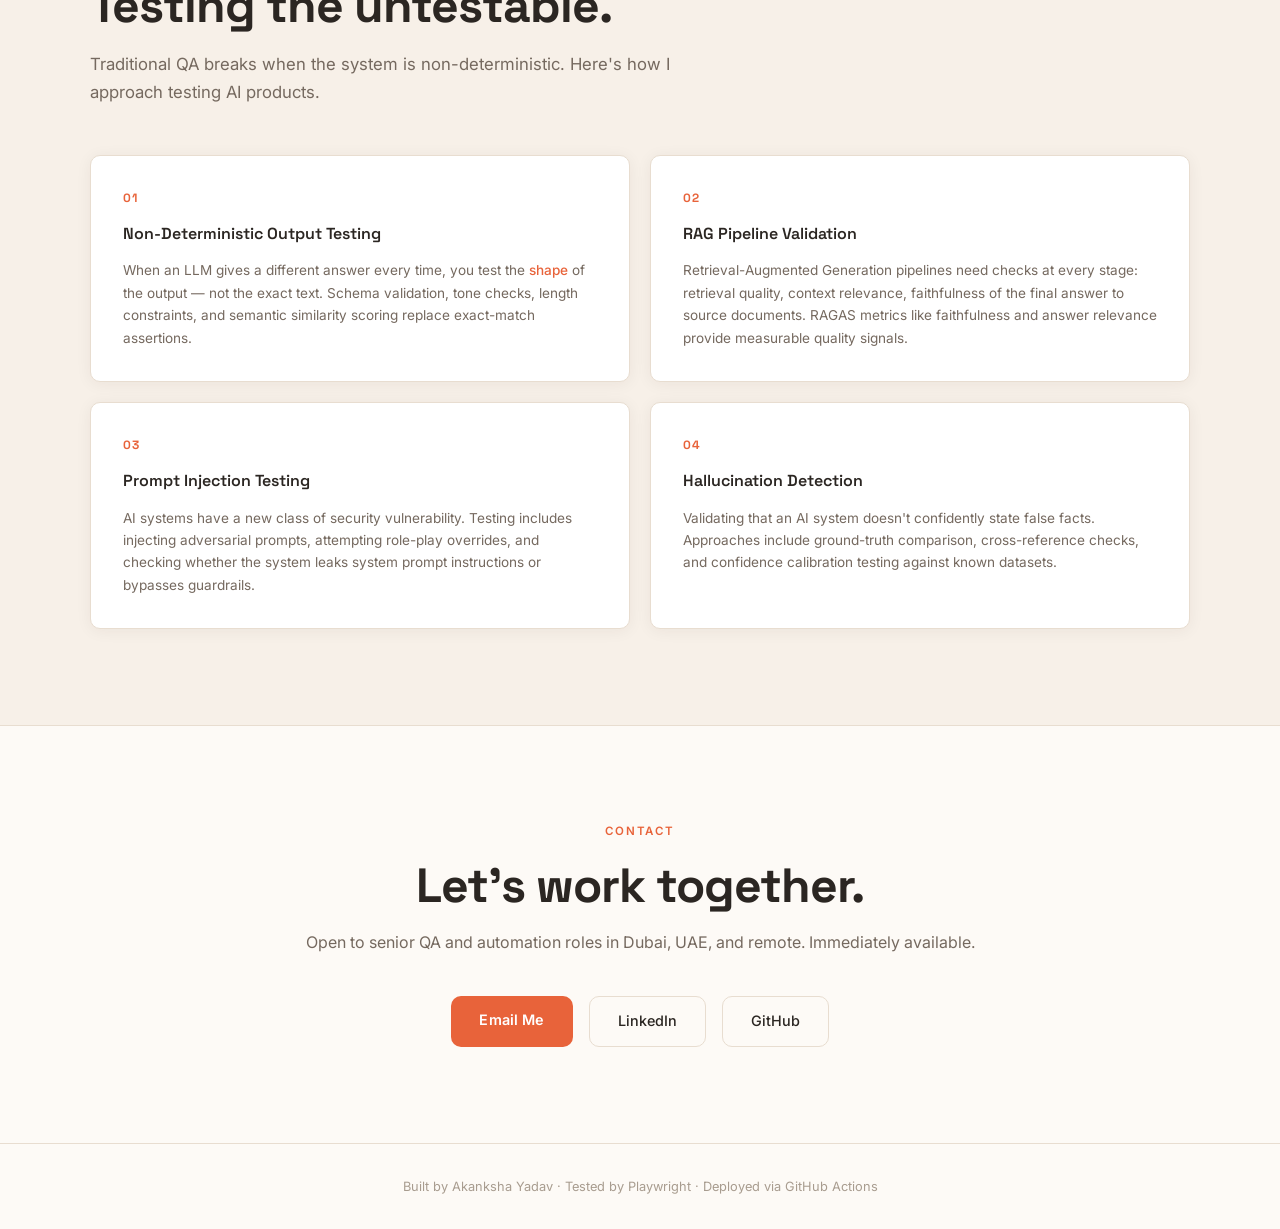
==== commit 0102a323: "Day 2: update navbar logo to Aakanksha size" ====
--- a/index.html
+++ b/index.html
@@ -11,7 +11,7 @@
 
   <!-- NAV -->
   <nav id="navbar">
-    <span class="nav-logo">Aakanksha.</span>
+    <span class="nav-logo">Aakanksha</span>
     <ul class="nav-links">
       <li><a href="#about">About</a></li>
       <li><a href="#skills">Skills</a></li>
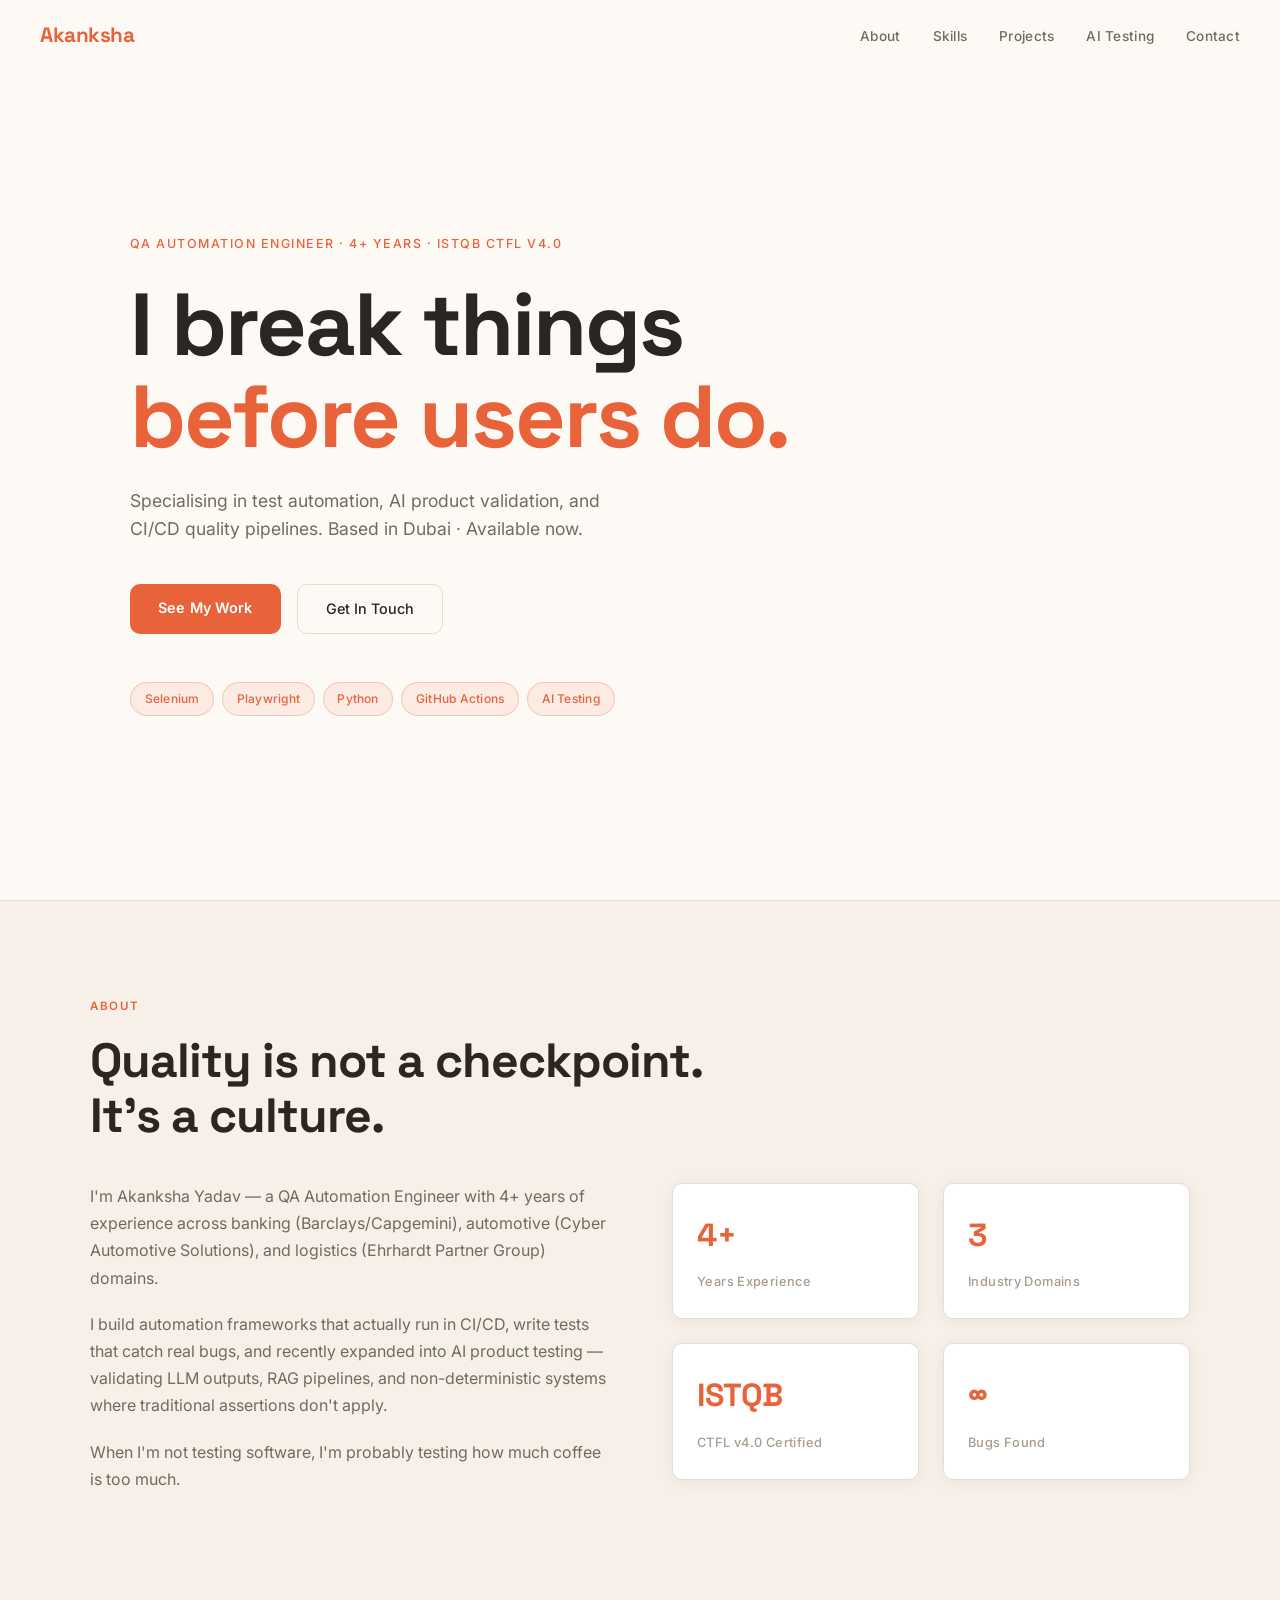
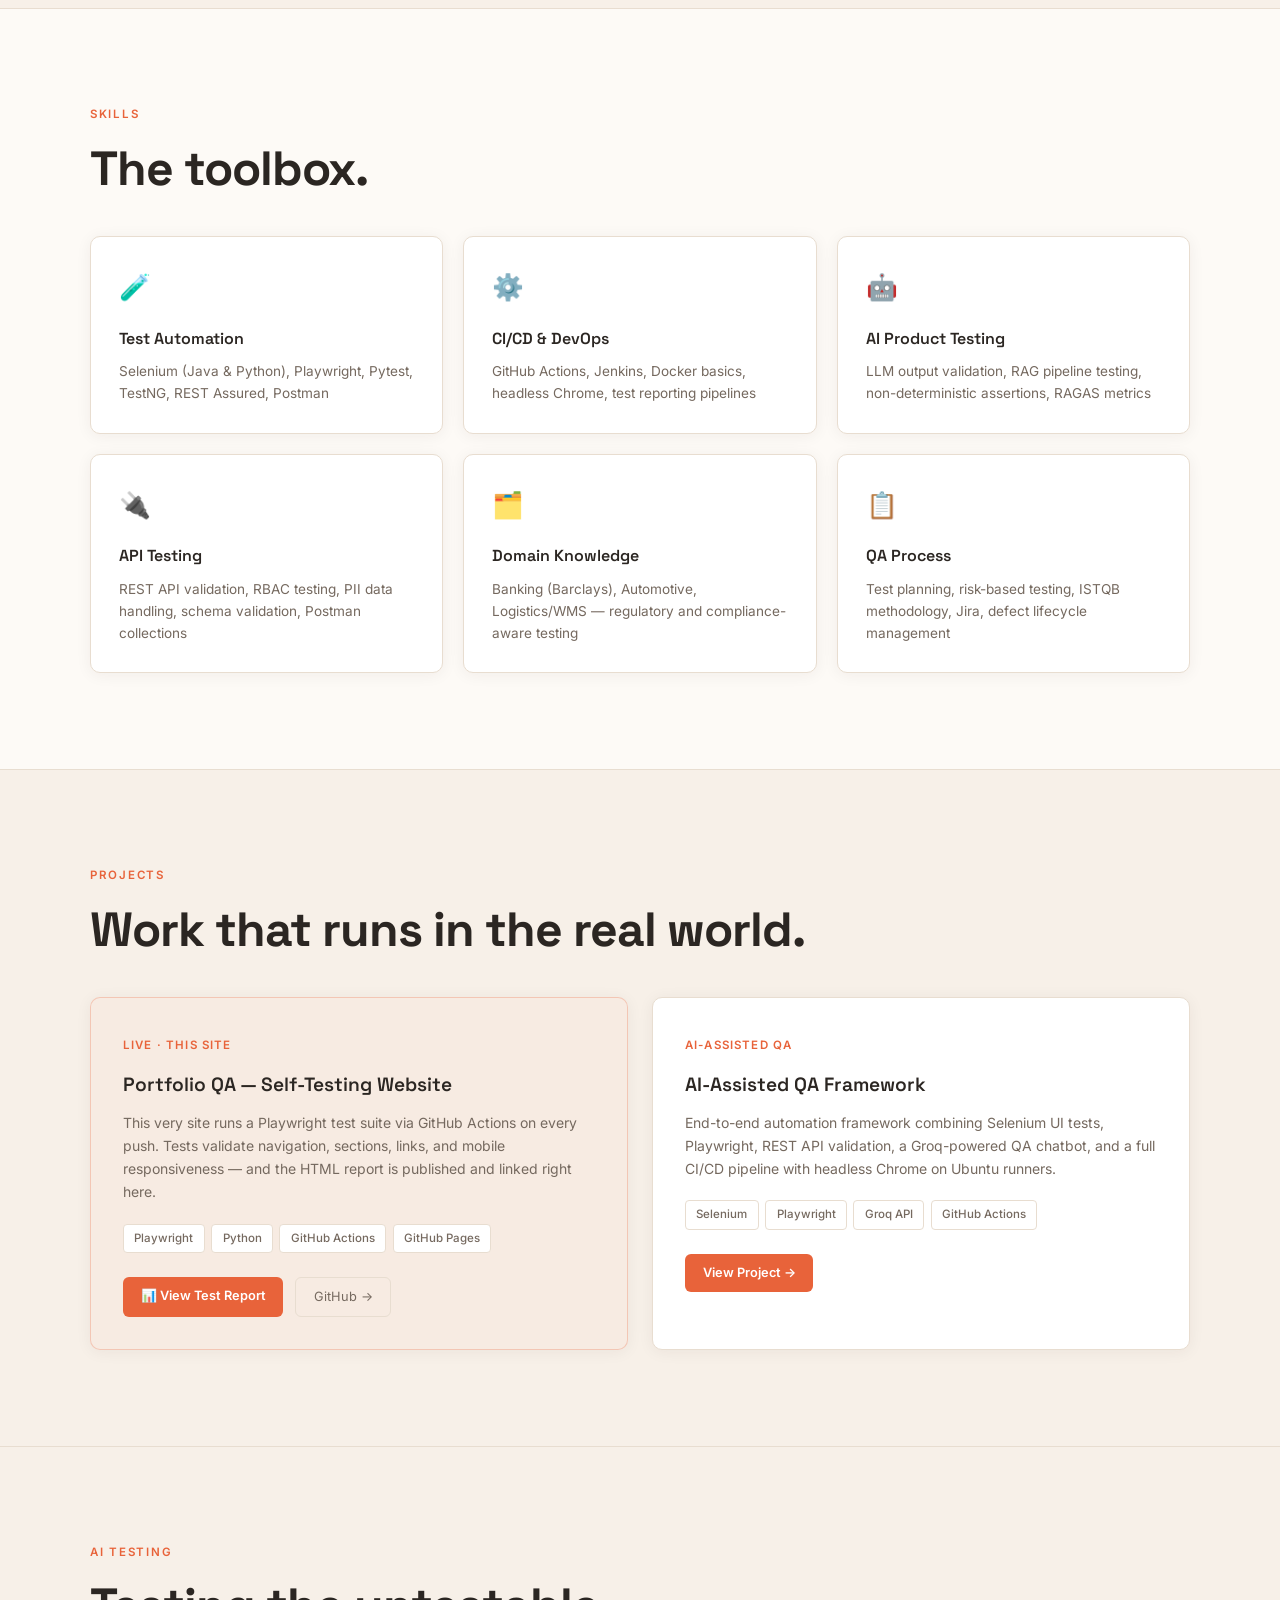
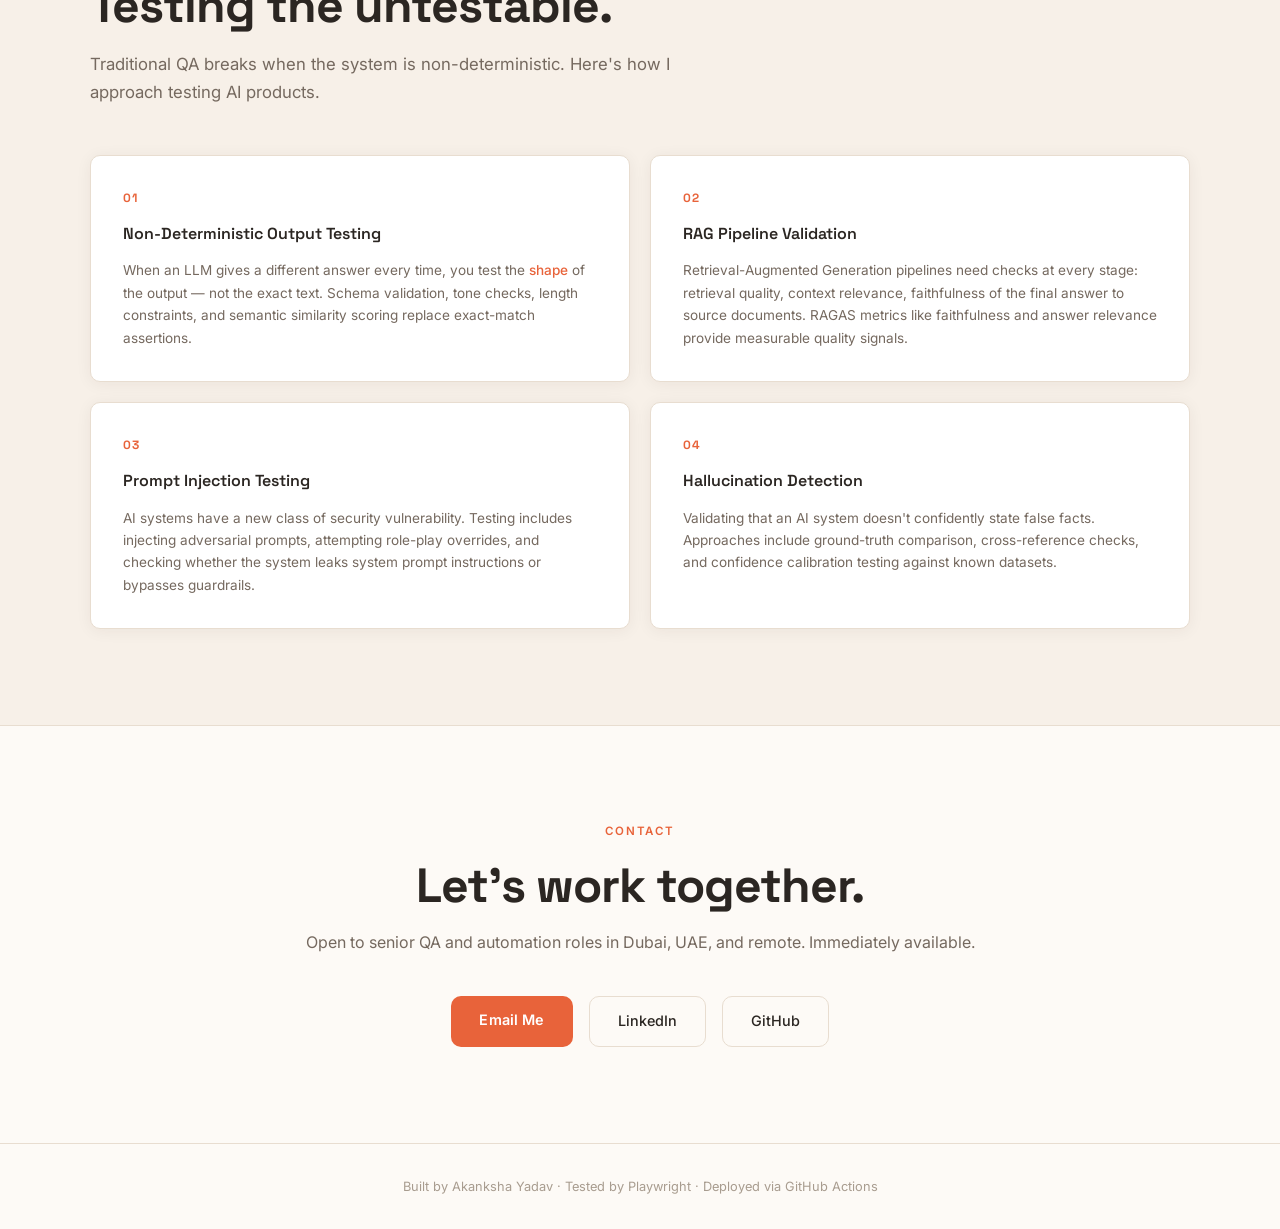
==== commit 21c29c81: "Fix: resolve 3 bugs found by test suite (name spelling, GitHub URL, target blank)" ====
--- a/index.html
+++ b/index.html
@@ -11,7 +11,7 @@
 
   <!-- NAV -->
   <nav id="navbar">
-    <span class="nav-logo">Aakanksha</span>
+    <span class="nav-logo">Akanksha</span>
     <ul class="nav-links">
       <li><a href="#about">About</a></li>
       <li><a href="#skills">Skills</a></li>
@@ -146,8 +146,8 @@
             <span>Playwright</span><span>Python</span><span>GitHub Actions</span><span>GitHub Pages</span>
           </div>
           <div class="project-links">
-            <a href="#" class="btn-small" id="test-report-link">📊 View Test Report</a>
-            <a href="https://github.com/akanksha-yadav04" class="btn-small-ghost" target="_blank">GitHub →</a>
+            <a href="https://akanksha-avy.github.io/Portfolio-QA/test-report/" class="btn-small" id="test-report-link" target="_blank">📊 View Test Report</a>
+            <a href="https://github.com/Akanksha-AVY" class="btn-small-ghost" target="_blank">GitHub →</a>
           </div>
         </div>
 
@@ -165,7 +165,7 @@
             <span>Selenium</span><span>Playwright</span><span>Groq API</span><span>GitHub Actions</span>
           </div>
           <div class="project-links">
-            <a href="https://github.com/Akanksha-AVY/qa-ai-practice" class="btn-small" target="_blank">View Project →</a>
+            <a href="https://github.com/Akanksha-AVY/Portfolio-QA" class="btn-small" target="_blank">View Project →</a>
           </div>
         </div>
 
@@ -215,7 +215,7 @@
       <div class="contact-links">
         <a href="mailto:akanksha.yadav04@gmail.com" class="btn-primary">Email Me</a>
         <a href="https://linkedin.com/in/akanksha-yadav04" class="btn-ghost" target="_blank">LinkedIn</a>
-        <a href="https://github.com/Akanksha-AVY" class="btn-ghost" target="_blank">GitHub</a>
+        <a href="https://github.com/Akanksha-AVY/Portfolio-QA" class="btn-ghost" target="_blank">GitHub</a>
       </div>
     </div>
   </section>
@@ -227,4 +227,4 @@
 
   <script src="script.js"></script>
 </body>
-</html>
+</html>
